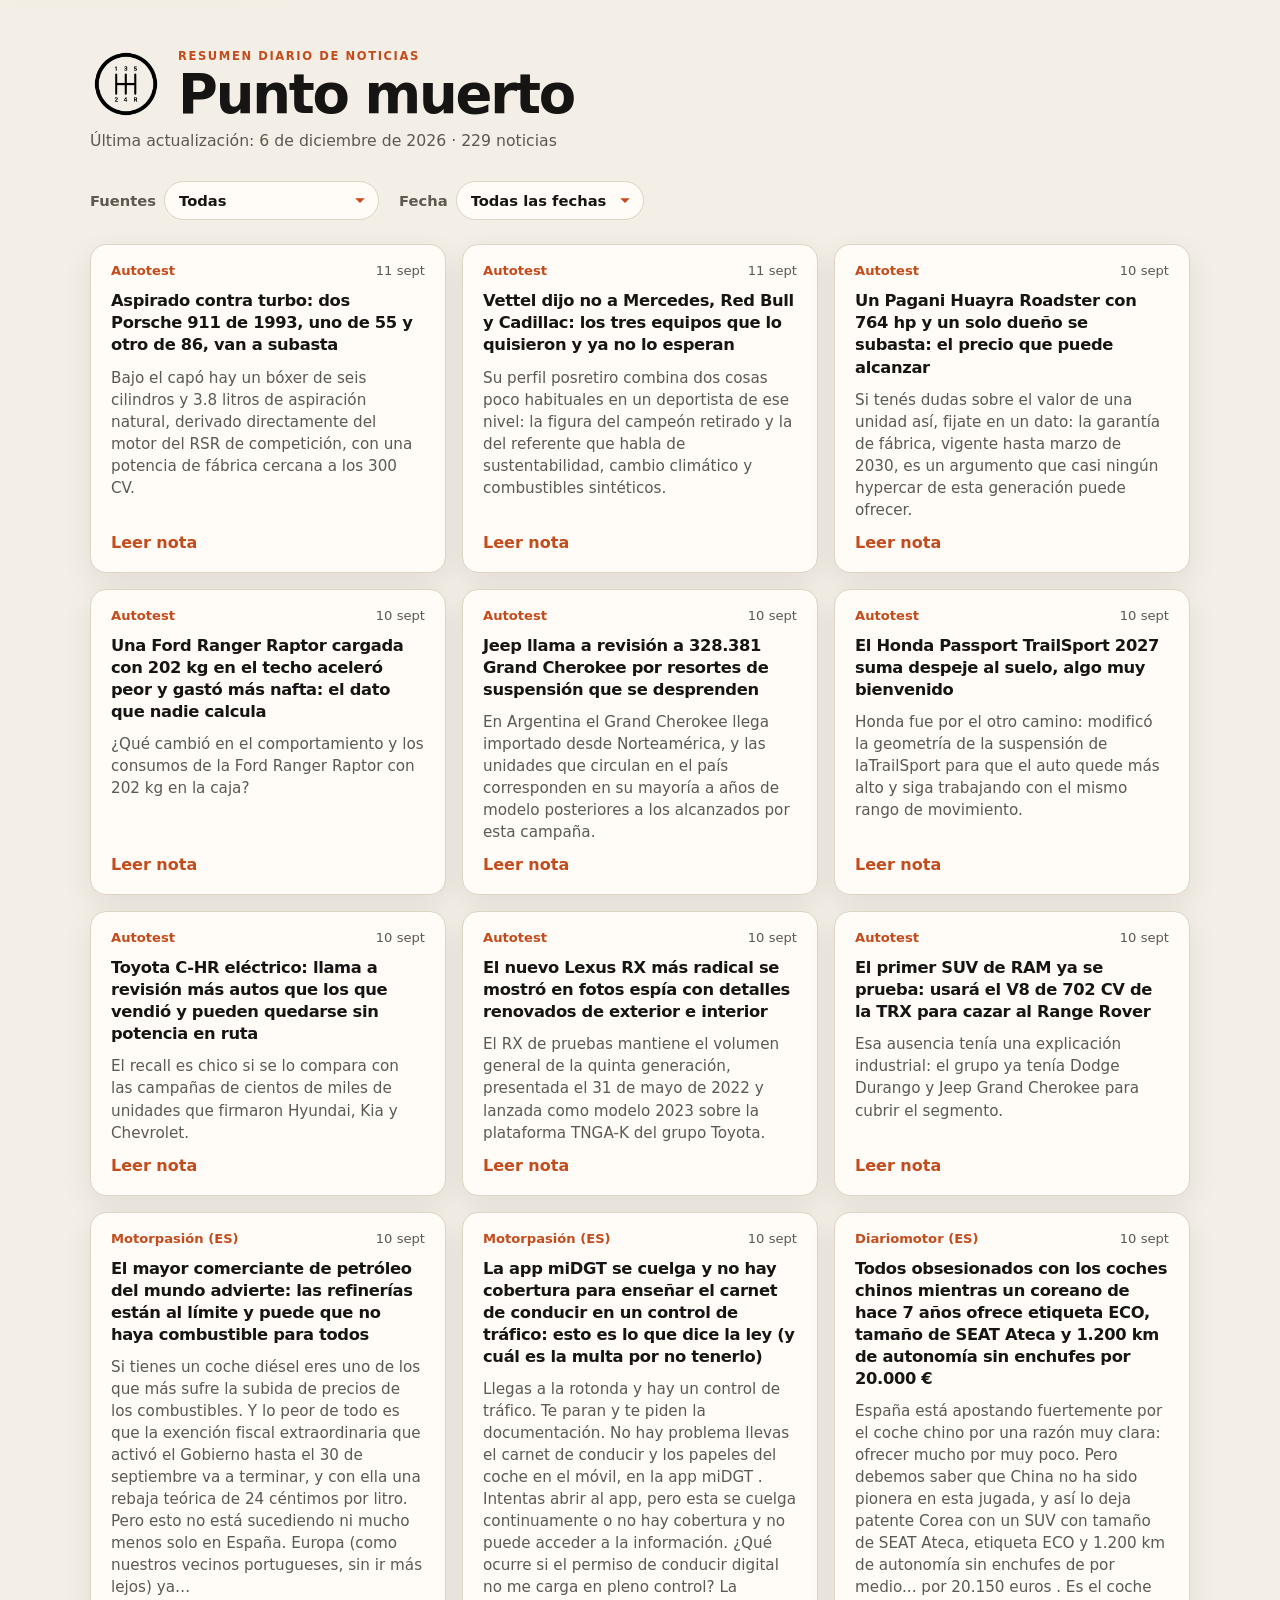
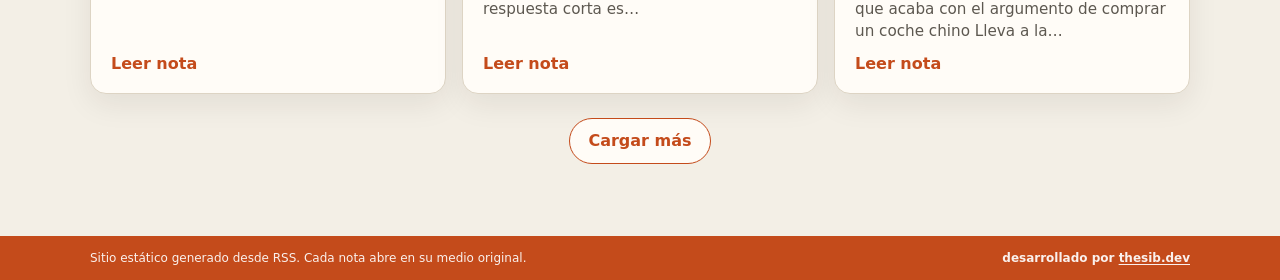
==== docs/index.html @ 0e0a8dca "Agregar el agregador RSS de autos y el sitio estático de Punto muerto. Incluye la consolita .NET 8, " ====
<!DOCTYPE html>
<html lang="es">
<head>
  <meta charset="utf-8">
  <meta name="viewport" content="width=device-width, initial-scale=1">
  <title>Punto muerto</title>
  <meta name="description" content="Resumen diario de noticias de autos.">
  <link rel="icon" type="image/png" href="favicon.png">
  <link rel="stylesheet" href="style.css">
</head>
<body>
  <header class="hero">
    <div class="brand">
      <img class="logo" src="logo.png" alt="Cambio manual en punto muerto" width="72" height="72">
      <div>
        <p class="eyebrow">Resumen diario de noticias</p>
        <h1>Punto muerto</h1>
      </div>
    </div>
    <p class="updated" id="updated">Cargando…</p>
  </header>

  <main>
    <div class="filters">
      <label class="filter">
        <span>Fuentes</span>
        <select id="fuente-filtro" aria-label="Filtrar por fuente">
          <option value="Todas">Todas</option>
        </select>
      </label>
      <label class="filter">
        <span>Fecha</span>
        <select id="fecha-filtro" aria-label="Filtrar por fecha">
          <option value="todas">Todas las fechas</option>
          <option value="hoy">Hoy</option>
          <option value="ayer">Ayer</option>
          <option value="7d">Últimos 7 días</option>
          <option value="30d">Últimos 30 días</option>
        </select>
      </label>
    </div>
    <p class="status" id="status" hidden></p>
    <section class="grid" id="grid"></section>
    <div class="pager" id="pager" hidden>
      <button type="button" id="mas">Cargar más</button>
    </div>
  </main>

  <footer>
    <div class="footer-inner">
      <p>Sitio estático generado desde RSS. Cada nota abre en su medio original.</p>
      <p class="credit">desarrollado por <a href="https://thesib.dev" target="_blank" rel="noopener noreferrer">thesib.dev</a></p>
    </div>
  </footer>

  <script src="app.js"></script>
</body>
</html>
---- docs/style.css ----
:root {
  --bg: #f3efe6;
  --ink: #161513;
  --muted: #5d5850;
  --card: #fffcf7;
  --line: #ddd4c4;
  --accent: #c44b1b;
  --accent-soft: #f6d9cc;
  --shadow: 0 10px 30px rgba(40, 28, 14, 0.08);
  --radius: 16px;
}

* {
  box-sizing: border-box;
}

html, body {
  margin: 0;
  padding: 0;
}

body {
  font-family: "Segoe UI", system-ui, -apple-system, sans-serif;
  color: var(--ink);
  background:
    radial-gradient(1200px 400px at 10% -10%, #f7d7c4 0%, transparent 50%),
    var(--bg);
  line-height: 1.45;
  min-height: 100vh;
}

.hero, main {
  width: min(1100px, calc(100% - 32px));
  margin-left: auto;
  margin-right: auto;
}

.hero {
  padding: 48px 0 20px;
}

.brand {
  display: flex;
  align-items: center;
  gap: 16px;
}

.logo {
  width: 72px;
  height: 72px;
  flex-shrink: 0;
  display: block;
}

.eyebrow {
  margin: 0 0 4px;
  letter-spacing: 0.14em;
  text-transform: uppercase;
  font-size: 0.72rem;
  color: var(--accent);
  font-weight: 700;
}

h1 {
  margin: 0;
  font-size: clamp(2rem, 6vw, 3.4rem);
  letter-spacing: -0.04em;
  line-height: 0.95;
}

.updated {
  margin: 10px 0 0;
  color: var(--muted);
  font-size: 0.98rem;
}

.filters {
  display: flex;
  align-items: center;
  gap: 12px 20px;
  flex-wrap: wrap;
  padding: 8px 0 24px;
}

.filter {
  display: flex;
  align-items: center;
  gap: 8px;
  color: var(--muted);
  font-size: 0.92rem;
  font-weight: 600;
}

.filter select {
  appearance: none;
  border: 1px solid var(--line);
  background: var(--card) url("data:image/svg+xml,%3Csvg xmlns='http://www.w3.org/2000/svg' width='12' height='8' viewBox='0 0 12 8'%3E%3Cpath fill='%23c44b1b' d='M1.2 1.2 6 6l4.8-4.8'/%3E%3C/svg%3E") no-repeat right 12px center;
  color: var(--ink);
  border-radius: 999px;
  padding: 8px 36px 8px 14px;
  font: inherit;
  font-size: 0.92rem;
  font-weight: 600;
  cursor: pointer;
  max-width: min(100%, 280px);
}

.filter select:focus-visible {
  outline: 3px solid var(--accent-soft);
  outline-offset: 2px;
  border-color: var(--accent);
}

.status {
  background: var(--card);
  border: 1px solid var(--line);
  border-radius: var(--radius);
  padding: 16px 18px;
  color: var(--muted);
}

.grid {
  display: grid;
  grid-template-columns: repeat(auto-fill, minmax(280px, 1fr));
  gap: 16px;
  padding-bottom: 16px;
}

.card {
  background: var(--card);
  border: 1px solid var(--line);
  border-radius: var(--radius);
  box-shadow: var(--shadow);
  display: flex;
  flex-direction: column;
  overflow: hidden;
  min-height: 220px;
}

.card-media {
  display: block;
  aspect-ratio: 16 / 9;
  background: #e8e0d4;
  overflow: hidden;
}

.card-media img {
  width: 100%;
  height: 100%;
  object-fit: cover;
  display: block;
}

.card-body {
  display: flex;
  flex-direction: column;
  gap: 10px;
  padding: 16px 20px 18px;
  flex: 1;
}

.pager {
  display: flex;
  justify-content: center;
  padding: 8px 0 48px;
}

.pager button {
  border: 1px solid var(--accent);
  background: var(--card);
  color: var(--accent);
  border-radius: 999px;
  padding: 10px 18px;
  font: inherit;
  font-weight: 700;
  cursor: pointer;
}

.pager button:hover,
.pager button:focus-visible {
  background: var(--accent);
  color: #fff;
}

.meta {
  display: flex;
  justify-content: space-between;
  gap: 12px;
  color: var(--muted);
  font-size: 0.82rem;
}

.fuente {
  font-weight: 700;
  color: var(--accent);
}

.card h2 {
  margin: 0;
  font-size: 1.02rem;
  letter-spacing: -0.02em;
  line-height: 1.35;
}

.resumen {
  margin: 0;
  color: var(--muted);
  font-size: 0.95rem;
  flex: 1;
}

.leer {
  color: var(--accent);
  font-weight: 700;
  text-decoration: none;
  width: fit-content;
}

.leer:hover,
.leer:focus-visible {
  text-decoration: underline;
}

footer {
  margin-top: 24px;
  background: var(--accent);
  color: #fff;
}

.footer-inner {
  width: min(1100px, calc(100% - 32px));
  margin: 0 auto;
  padding: 14px 0;
  display: flex;
  align-items: center;
  justify-content: space-between;
  gap: 12px 24px;
  flex-wrap: wrap;
}

.footer-inner p {
  margin: 0;
  font-size: 0.75rem;
  line-height: 1.35;
  opacity: 0.92;
}

.footer-inner .credit {
  margin-left: auto;
  font-weight: 700;
  white-space: nowrap;
}

.footer-inner a {
  color: #fff;
  text-decoration: underline;
  text-underline-offset: 2px;
}

.footer-inner a:hover,
.footer-inner a:focus-visible {
  opacity: 0.85;
}

@media (max-width: 640px) {
  .hero {
    padding-top: 28px;
  }

  .logo {
    width: 56px;
    height: 56px;
  }

  .filter {
    width: 100%;
    justify-content: space-between;
  }

  .filter select {
    flex: 1;
    max-width: none;
  }

  .card {
    min-height: 0;
  }
}
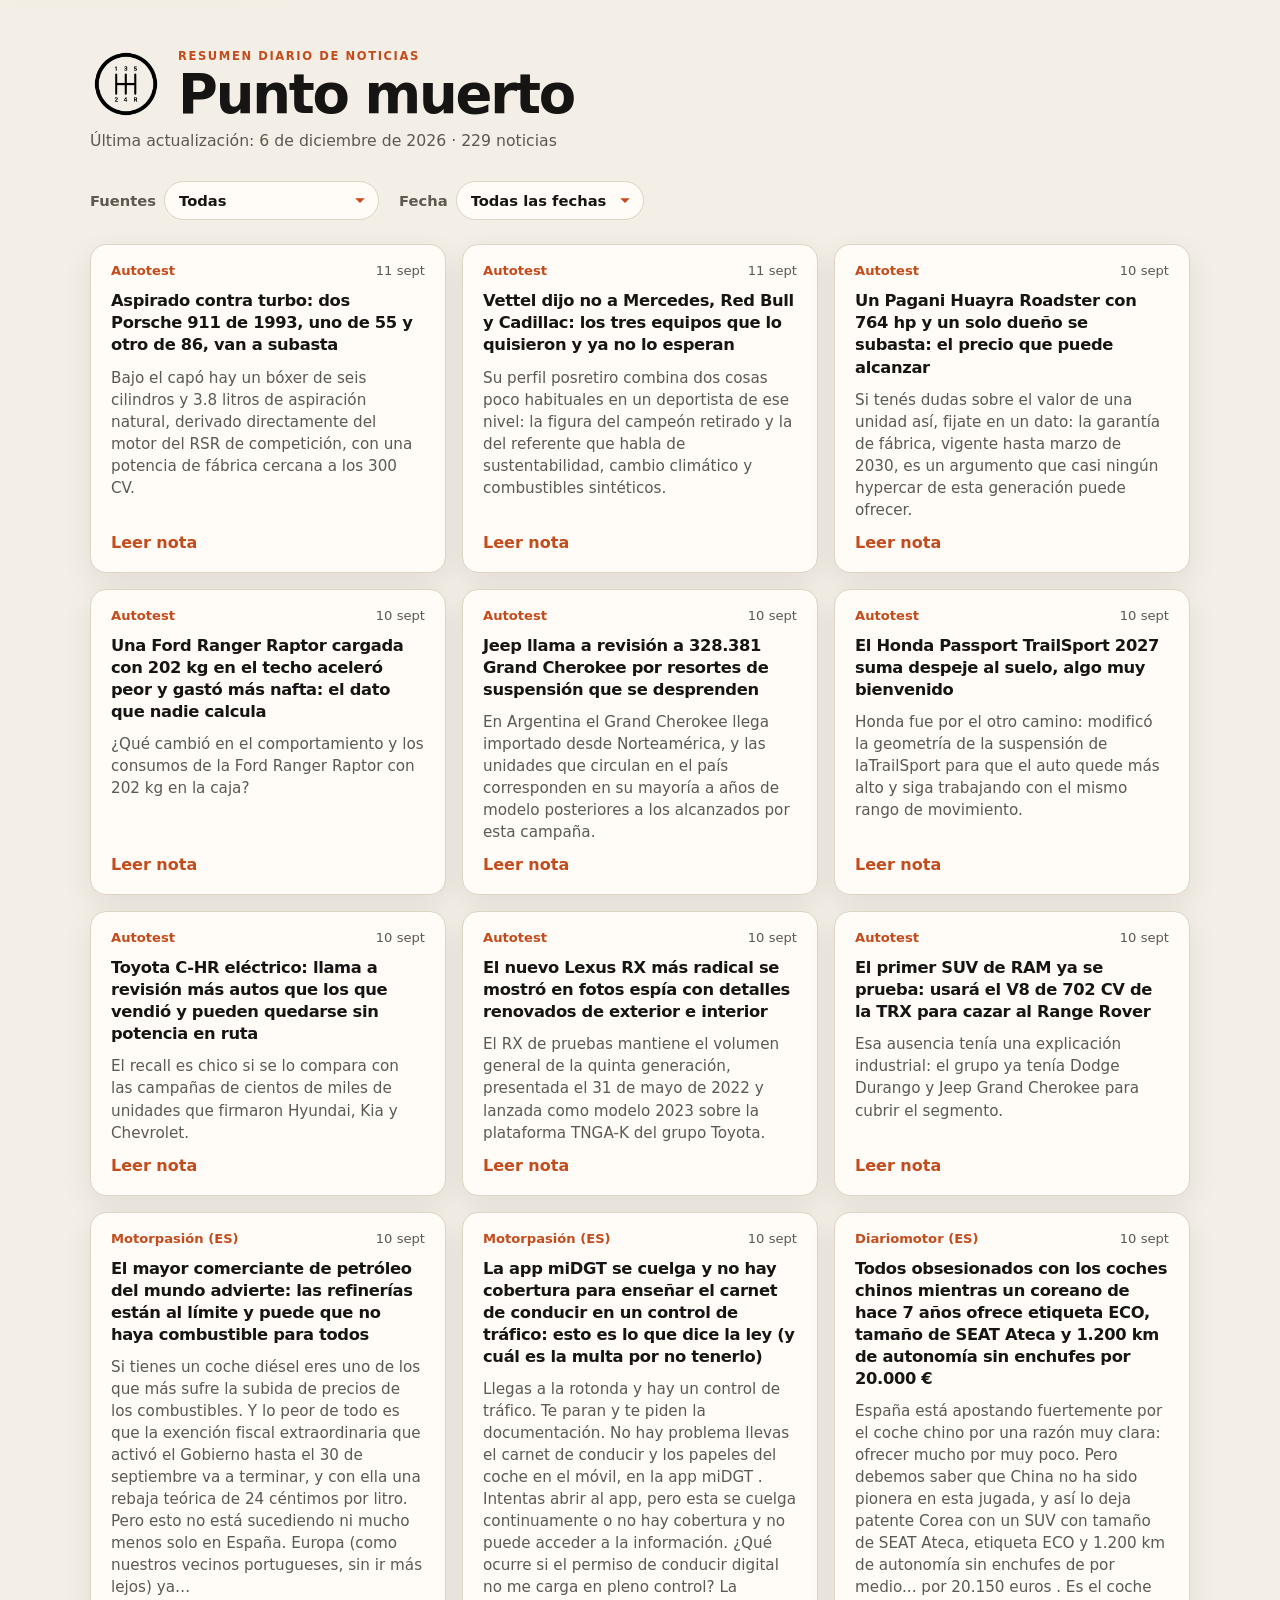
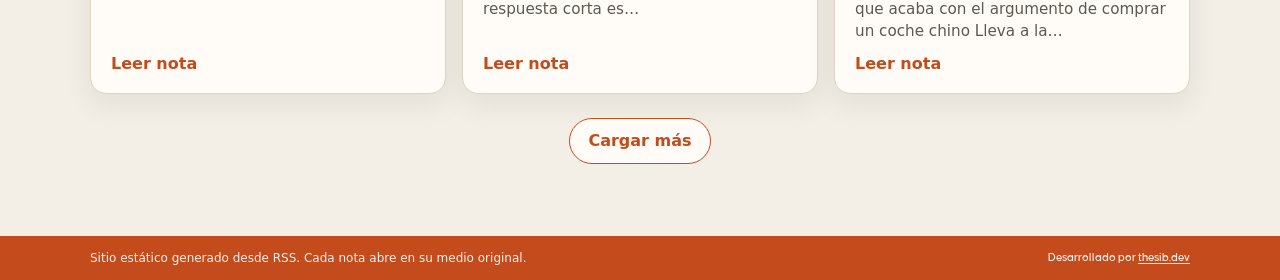
==== commit ea9a09ef: "Usar Causten Medium en el crédito del footer. Co-authored-by: Cursor <cursoragent@cursor.com>" ====
--- a/docs/index.html
+++ b/docs/index.html
@@ -49,7 +49,7 @@
   <footer>
     <div class="footer-inner">
       <p>Sitio estático generado desde RSS. Cada nota abre en su medio original.</p>
-      <p class="credit">desarrollado por <a href="https://thesib.dev" target="_blank" rel="noopener noreferrer">thesib.dev</a></p>
+      <p class="credit">Desarrollado por <a href="https://thesib.dev" target="_blank" rel="noopener noreferrer">thesib.dev</a></p>
     </div>
   </footer>
 
--- a/docs/style.css
+++ b/docs/style.css
@@ -8,6 +8,14 @@
   --accent-soft: #f6d9cc;
   --shadow: 0 10px 30px rgba(40, 28, 14, 0.08);
   --radius: 16px;
+}
+
+@font-face {
+  font-family: "Causten";
+  src: url("fonts/causten-medium.ttf") format("truetype");
+  font-weight: 500;
+  font-style: normal;
+  font-display: swap;
 }
 
 * {
@@ -247,7 +255,8 @@
 
 .footer-inner .credit {
   margin-left: auto;
-  font-weight: 700;
+  font-family: "Causten", "Segoe UI", sans-serif;
+  font-weight: 500;
   white-space: nowrap;
 }
 
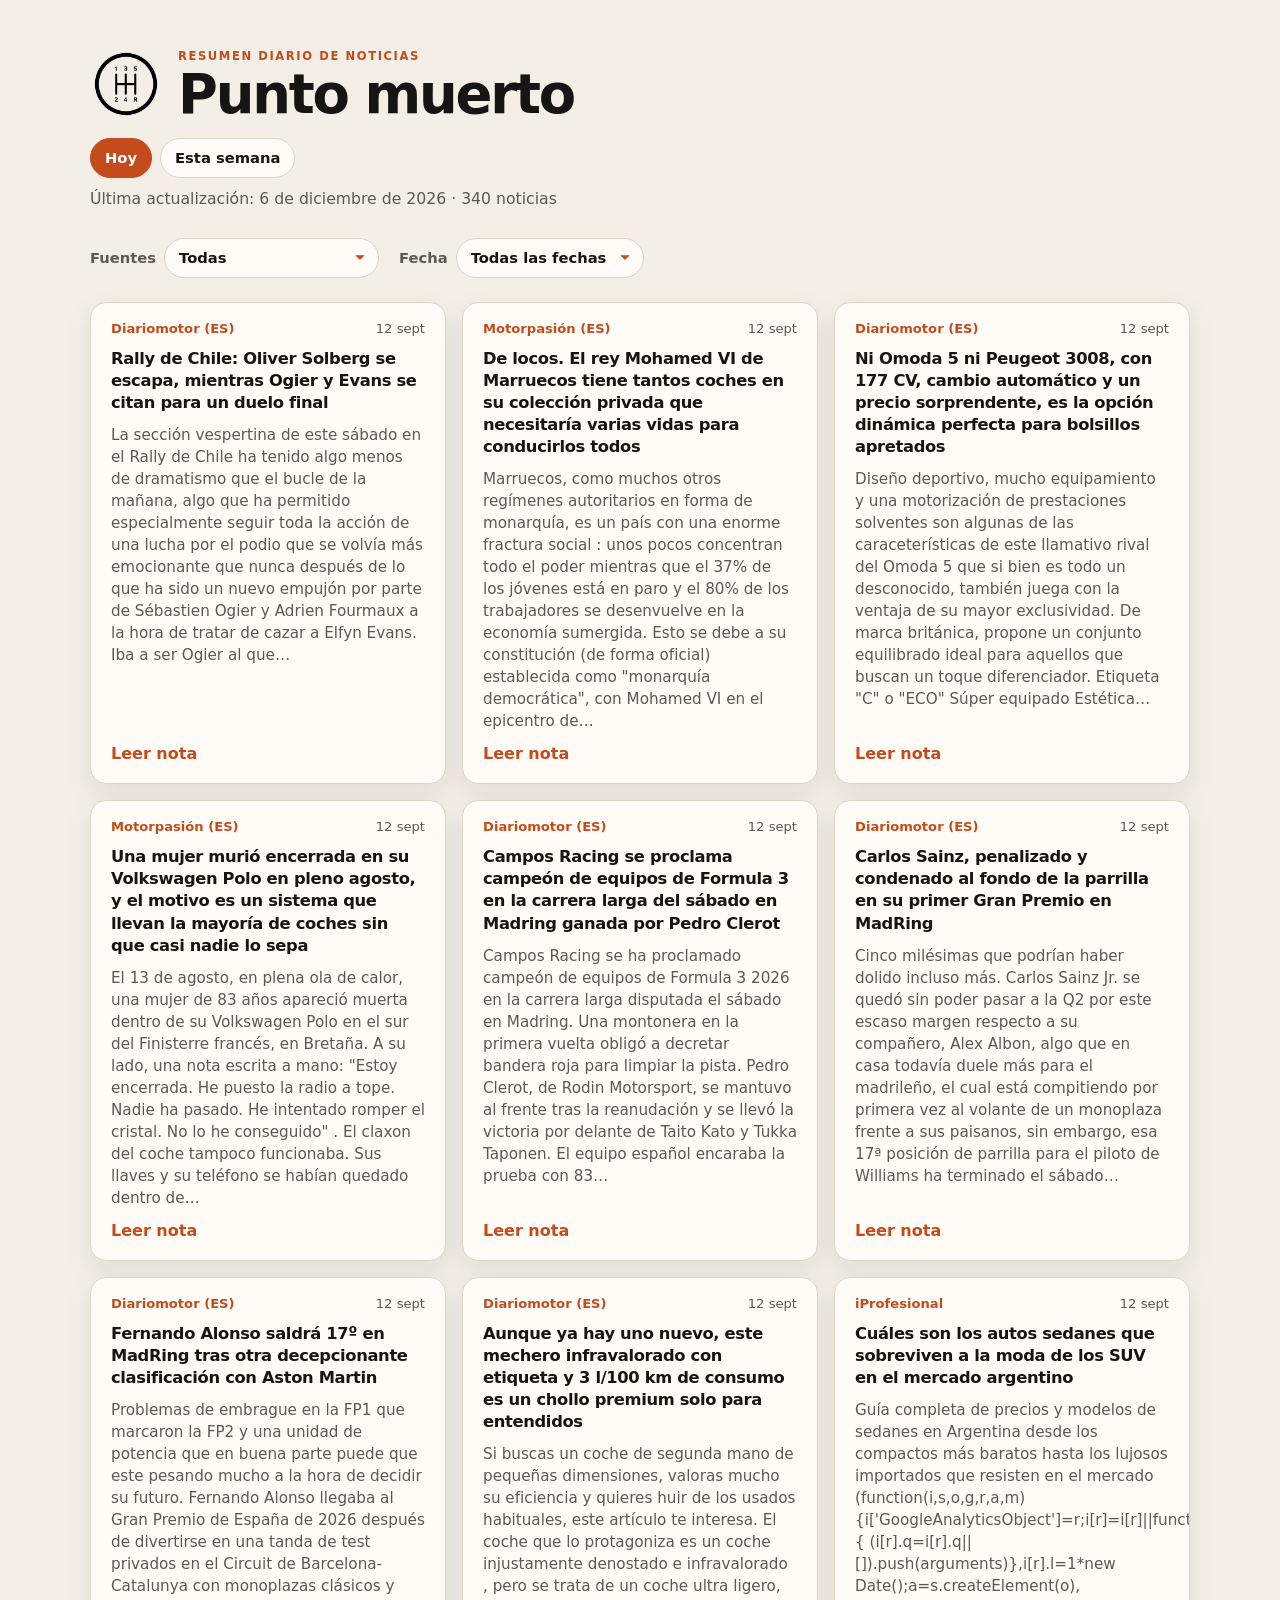
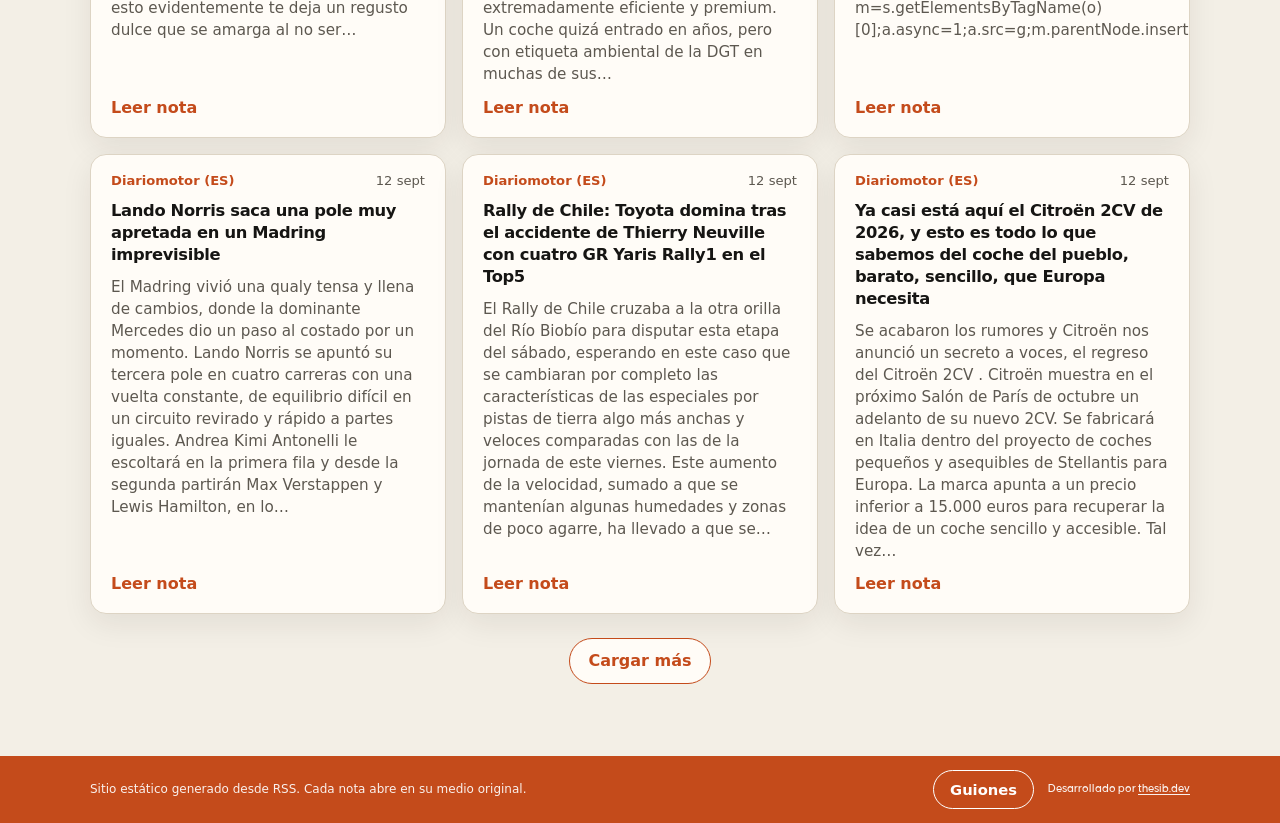
==== commit 11bd401c: "Permitir guardar un borrador GPT por fecha y actualizar el prompt. Co-authored-by: Cursor <cursorage" ====
--- a/docs/index.html
+++ b/docs/index.html
@@ -17,6 +17,10 @@
         <h1>Punto muerto</h1>
       </div>
     </div>
+    <nav class="site-nav" aria-label="Secciones">
+      <a href="index.html" aria-current="page">Hoy</a>
+      <a href="semana.html">Esta semana</a>
+    </nav>
     <p class="updated" id="updated">Cargando…</p>
   </header>
 
@@ -49,7 +53,10 @@
   <footer>
     <div class="footer-inner">
       <p>Sitio estático generado desde RSS. Cada nota abre en su medio original.</p>
-      <p class="credit">Desarrollado por <a href="https://thesib.dev" target="_blank" rel="noopener noreferrer">thesib.dev</a></p>
+      <div class="footer-end">
+        <a class="footer-podcast" href="podcast.html">Guiones</a>
+        <p class="credit">Desarrollado por <a href="https://thesib.dev" target="_blank" rel="noopener noreferrer">thesib.dev</a></p>
+      </div>
     </div>
   </footer>
 
--- a/docs/style.css
+++ b/docs/style.css
@@ -22,6 +22,10 @@
   box-sizing: border-box;
 }
 
+[hidden] {
+  display: none !important;
+}
+
 html, body {
   margin: 0;
   padding: 0;
@@ -82,12 +86,120 @@
   font-size: 0.98rem;
 }
 
+.site-nav {
+  display: flex;
+  gap: 8px;
+  margin-top: 18px;
+}
+
+.site-nav a {
+  display: inline-flex;
+  align-items: center;
+  border: 1px solid var(--line);
+  background: var(--card);
+  color: var(--ink);
+  border-radius: 999px;
+  padding: 8px 14px;
+  font-size: 0.92rem;
+  font-weight: 700;
+  text-decoration: none;
+}
+
+.site-nav a:hover,
+.site-nav a:focus-visible {
+  border-color: var(--accent);
+  color: var(--accent);
+}
+
+.site-nav a[aria-current="page"] {
+  background: var(--accent);
+  border-color: var(--accent);
+  color: #fff;
+}
+
+.menciones {
+  margin: 0;
+  color: var(--accent);
+  font-size: 0.82rem;
+  font-weight: 700;
+}
+
 .filters {
   display: flex;
   align-items: center;
   gap: 12px 20px;
   flex-wrap: wrap;
   padding: 8px 0 24px;
+}
+
+.filters-split {
+  justify-content: space-between;
+}
+
+.filters-end {
+  display: flex;
+  align-items: center;
+  gap: 8px;
+  margin-left: auto;
+}
+
+.crear-panel {
+  background: var(--card);
+  border: 1px solid var(--line);
+  border-radius: var(--radius);
+  box-shadow: var(--shadow);
+  padding: 20px 22px 22px;
+  margin: 0 0 24px;
+  display: flex;
+  flex-direction: column;
+  gap: 16px;
+}
+
+.crear-acciones {
+  display: flex;
+  flex-wrap: wrap;
+  align-items: center;
+  gap: 8px;
+  margin-top: 12px;
+}
+
+.crear-acciones button[type="submit"] {
+  border: 1px solid var(--accent);
+  background: var(--accent);
+  color: #fff;
+  border-radius: 999px;
+  padding: 10px 18px;
+  font: inherit;
+  font-weight: 700;
+  cursor: pointer;
+}
+
+.crear-extra {
+  display: flex;
+  flex-direction: column;
+  gap: 8px;
+  color: var(--muted);
+  font-size: 0.92rem;
+  font-weight: 600;
+}
+
+.crear-extra textarea {
+  width: 100%;
+  border: 1px solid var(--line);
+  background: var(--bg);
+  color: var(--ink);
+  border-radius: 12px;
+  padding: 12px 14px;
+  font: inherit;
+  font-weight: 500;
+  resize: vertical;
+  min-height: 120px;
+}
+
+.crear-extra textarea:focus-visible {
+  outline: 3px solid var(--accent-soft);
+  outline-offset: 2px;
+  border-color: var(--accent);
 }
 
 .filter {
@@ -110,7 +222,7 @@
   font-size: 0.92rem;
   font-weight: 600;
   cursor: pointer;
-  max-width: min(100%, 280px);
+  max-width: min(100%, 360px);
 }
 
 .filter select:focus-visible {
@@ -254,10 +366,152 @@
 }
 
 .footer-inner .credit {
-  margin-left: auto;
   font-family: "Causten", "Segoe UI", sans-serif;
   font-weight: 500;
   white-space: nowrap;
+}
+
+.footer-end {
+  display: flex;
+  align-items: center;
+  gap: 14px;
+  margin-left: auto;
+}
+
+.footer-podcast {
+  display: inline-flex;
+  align-items: center;
+  border: 1px solid #fff;
+  background: transparent;
+  color: #fff;
+  border-radius: 999px;
+  padding: 8px 16px;
+  font-size: 0.92rem;
+  font-weight: 700;
+  text-decoration: none;
+  white-space: nowrap;
+}
+
+.footer-inner a.footer-podcast {
+  text-decoration: none;
+}
+
+.footer-podcast:hover,
+.footer-podcast:focus-visible {
+  background: #fff;
+  color: var(--accent);
+  opacity: 1;
+}
+
+.footer-podcast[aria-current="page"] {
+  background: #fff;
+  color: var(--accent);
+}
+
+.gate {
+  display: flex;
+  flex-wrap: wrap;
+  align-items: center;
+  gap: 12px 16px;
+  padding: 8px 0 32px;
+}
+
+.gate .filter input {
+  appearance: none;
+  border: 1px solid var(--line);
+  background: var(--card);
+  color: var(--ink);
+  border-radius: 999px;
+  padding: 8px 14px;
+  font: inherit;
+  font-size: 0.92rem;
+  font-weight: 600;
+  min-width: 180px;
+}
+
+.gate .filter input:focus-visible {
+  outline: 3px solid var(--accent-soft);
+  outline-offset: 2px;
+  border-color: var(--accent);
+}
+
+.pill,
+.gate button {
+  border: 1px solid var(--accent);
+  background: var(--card);
+  color: var(--accent);
+  border-radius: 999px;
+  padding: 10px 18px;
+  font: inherit;
+  font-weight: 700;
+  cursor: pointer;
+}
+
+.pill:disabled {
+  opacity: 0.6;
+  cursor: wait;
+}
+
+.pill:hover,
+.pill:focus-visible,
+.gate button:hover,
+.gate button:focus-visible {
+  background: var(--accent);
+  color: #fff;
+}
+
+.pill-current {
+  background: var(--accent);
+  color: #fff;
+  cursor: default;
+}
+
+.pill-current:hover,
+.pill-current:focus-visible {
+  background: var(--accent);
+  color: #fff;
+}
+
+.guion-card {
+  background: var(--card);
+  border: 1px solid var(--line);
+  border-radius: var(--radius);
+  box-shadow: var(--shadow);
+  padding: 24px 28px 32px;
+  margin-bottom: 48px;
+}
+
+.guion-card h1 {
+  font-size: clamp(1.6rem, 4vw, 2.2rem);
+  margin: 0 0 8px;
+}
+
+.guion-card h2 {
+  margin: 28px 0 10px;
+  font-size: 1.15rem;
+  letter-spacing: -0.02em;
+}
+
+.guion-card h3 {
+  margin: 18px 0 8px;
+  font-size: 1rem;
+  color: var(--accent);
+}
+
+.guion-card p,
+.guion-card li {
+  color: var(--ink);
+  font-size: 1rem;
+  line-height: 1.55;
+}
+
+.guion-card ul {
+  margin: 0 0 12px;
+  padding-left: 1.2em;
+}
+
+.guion-card a {
+  color: var(--accent);
 }
 
 .footer-inner a {
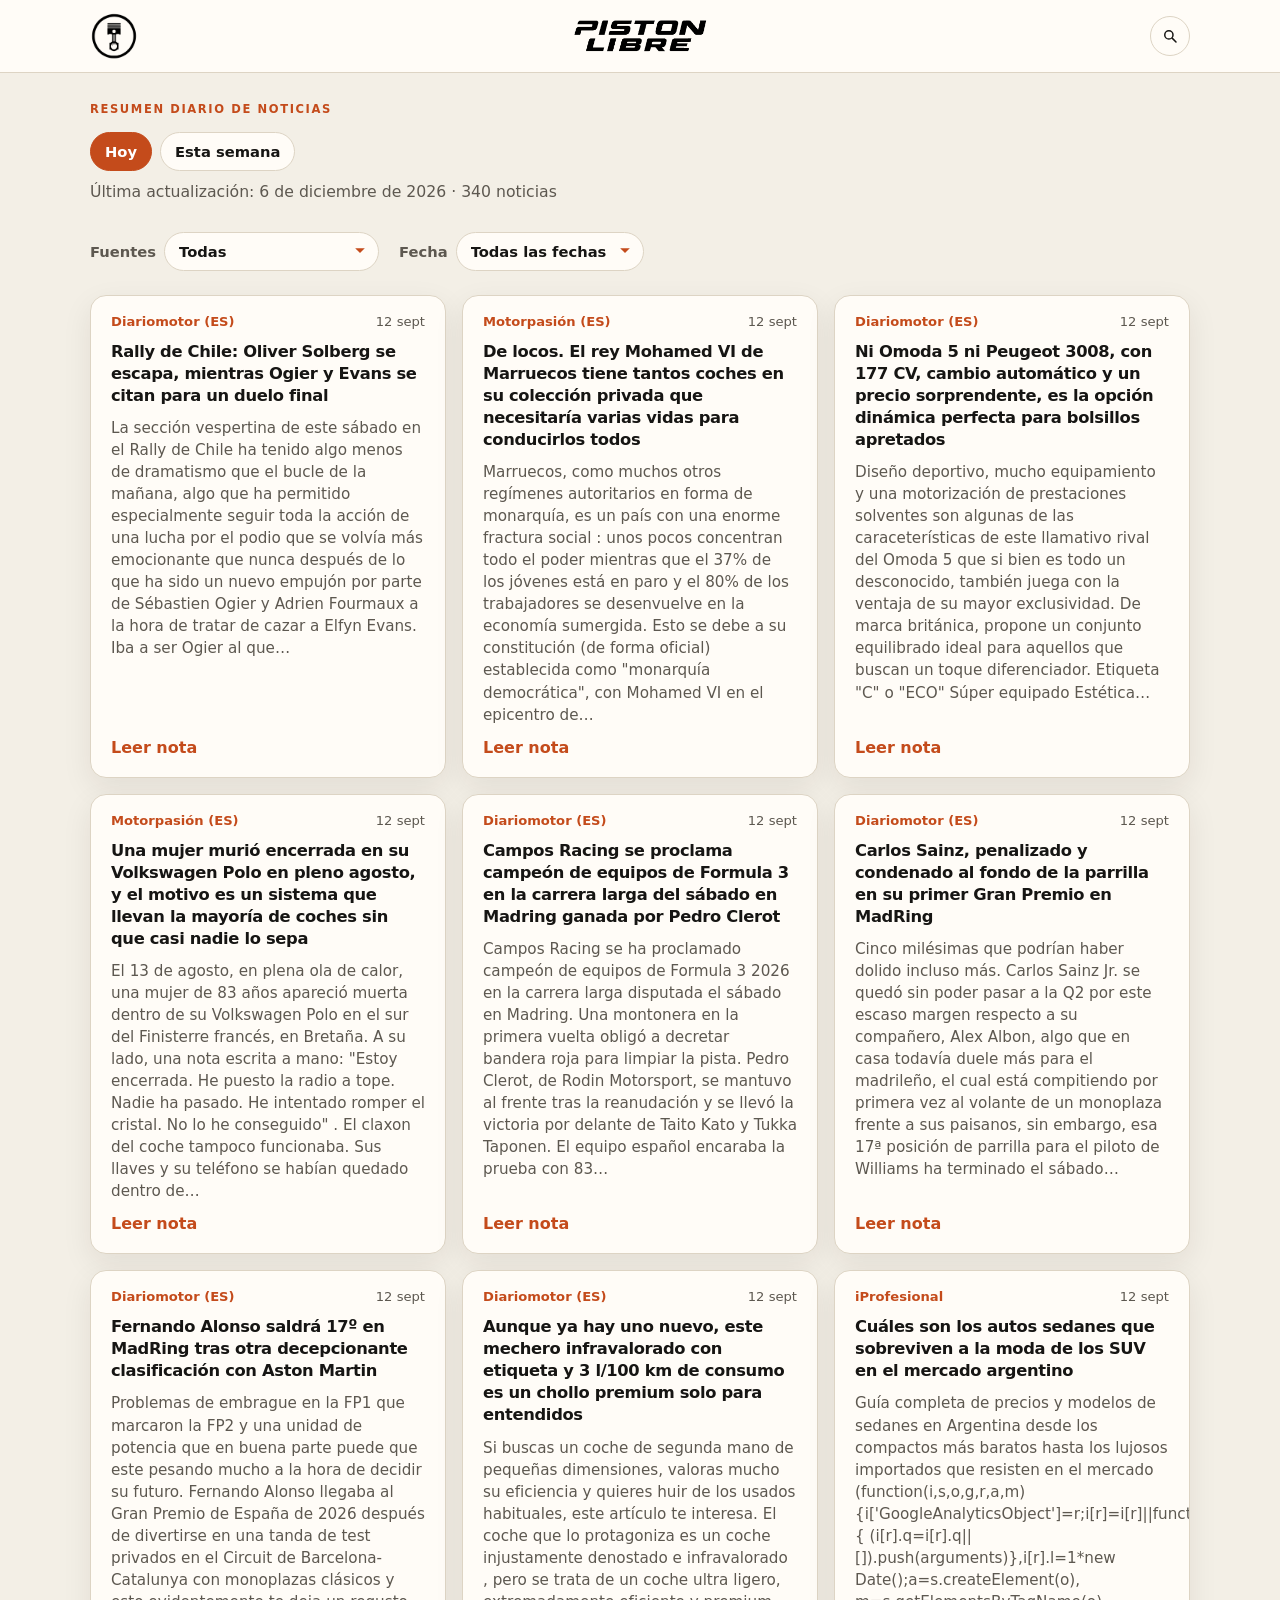
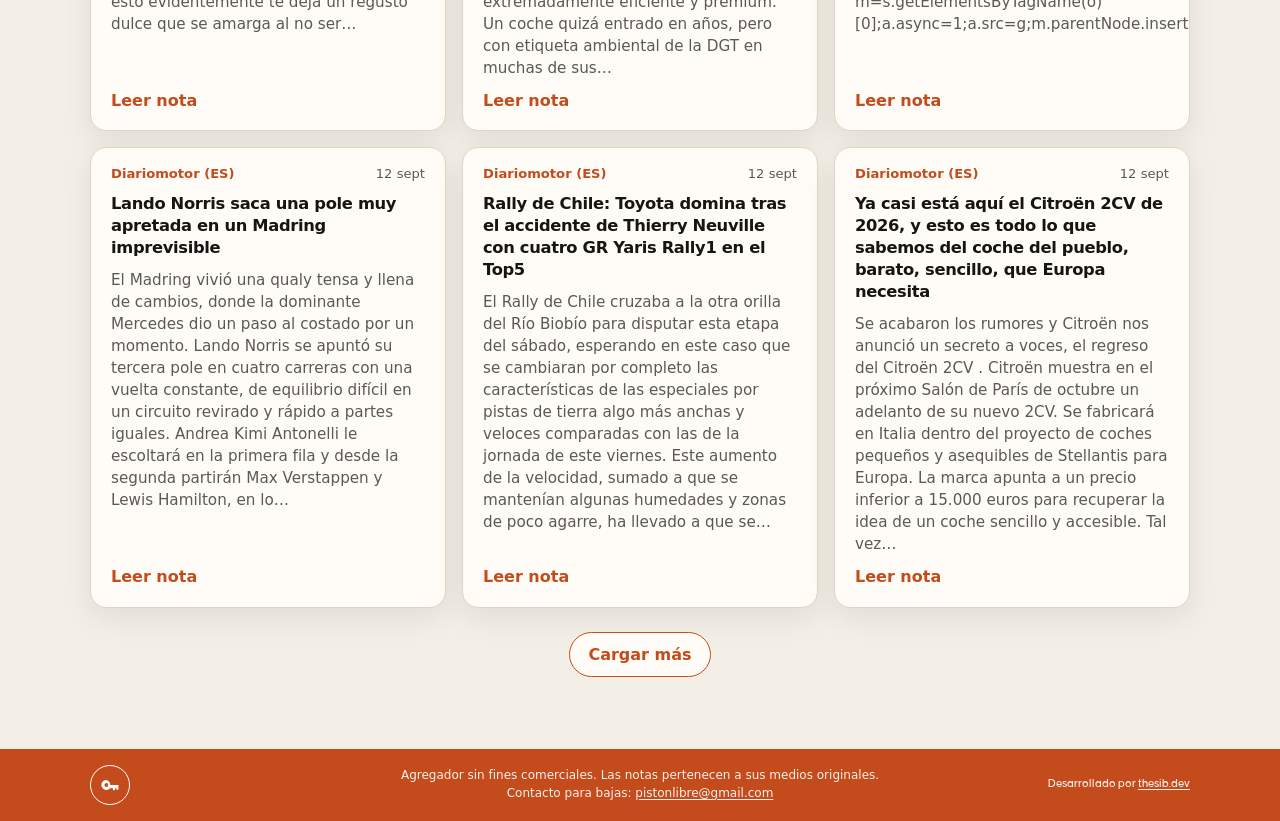
==== commit d3432302: "Publicar el branding de Pistón libre y el rediseño del sitio. El header, el buscador, el acceso de a" ====
--- a/docs/index.html
+++ b/docs/index.html
@@ -3,26 +3,42 @@
 <head>
   <meta charset="utf-8">
   <meta name="viewport" content="width=device-width, initial-scale=1">
-  <title>Punto muerto</title>
+  <title>Pistón libre</title>
   <meta name="description" content="Resumen diario de noticias de autos.">
   <link rel="icon" type="image/png" href="favicon.png">
   <link rel="stylesheet" href="style.css">
 </head>
-<body>
-  <header class="hero">
-    <div class="brand">
-      <img class="logo" src="logo.png" alt="Cambio manual en punto muerto" width="72" height="72">
-      <div>
-        <p class="eyebrow">Resumen diario de noticias</p>
-        <h1>Punto muerto</h1>
+<body id="top">
+  <header class="site-header">
+    <div class="site-header-inner">
+      <a class="site-header-logo" href="index.html">
+        <img class="logo" src="logo.png" alt="Pistón libre" width="48" height="48">
+      </a>
+      <a class="site-header-title" href="index.html">
+        <img class="lettering" src="lettering.png" alt="Pistón Libre" width="138" height="40">
+      </a>
+      <div class="site-header-tools">
+        <form class="header-search" role="search" action="index.html" method="get">
+          <label class="visually-hidden" for="busqueda">Buscar noticias</label>
+          <input class="header-search-input" id="busqueda" type="search" name="q" placeholder="Buscar noticias" autocomplete="off">
+          <button class="header-search-btn" type="submit" aria-label="Buscar">
+            <svg viewBox="0 0 24 24" aria-hidden="true">
+              <circle cx="10.5" cy="10.5" r="5.5" fill="none" stroke="currentColor" stroke-width="2"/>
+              <path d="M15.2 15.2 20 20" fill="none" stroke="currentColor" stroke-width="2" stroke-linecap="round"/>
+            </svg>
+          </button>
+        </form>
       </div>
     </div>
+  </header>
+  <div class="hero">
+    <p class="eyebrow">Resumen diario de noticias</p>
     <nav class="site-nav" aria-label="Secciones">
       <a href="index.html" aria-current="page">Hoy</a>
       <a href="semana.html">Esta semana</a>
     </nav>
     <p class="updated" id="updated">Cargando…</p>
-  </header>
+  </div>
 
   <main>
     <div class="filters">
@@ -52,14 +68,22 @@
 
   <footer>
     <div class="footer-inner">
-      <p>Sitio estático generado desde RSS. Cada nota abre en su medio original.</p>
-      <div class="footer-end">
-        <a class="footer-podcast" href="podcast.html">Guiones</a>
-        <p class="credit">Desarrollado por <a href="https://thesib.dev" target="_blank" rel="noopener noreferrer">thesib.dev</a></p>
-      </div>
+      <a class="footer-key" href="podcast.html" aria-label="Iniciar sesión">
+        <svg viewBox="0 0 24 24" aria-hidden="true">
+          <path fill="currentColor" d="M8 6.6a5.4 5.4 0 1 0 4.15 8.85H15.2v2.15h2.25V15.45H19v1.7h2.2V12H12.15A5.4 5.4 0 0 0 8 6.6Zm0 3.35a2.05 2.05 0 1 1 0 4.1 2.05 2.05 0 0 1 0-4.1Z"/>
+        </svg>
+      </a>
+      <p class="footer-legal">Agregador sin fines comerciales. Las notas pertenecen a sus medios originales. Contacto para bajas: <a href="mailto:pistonlibre@gmail.com">pistonlibre@gmail.com</a></p>
+      <p class="credit">Desarrollado por <a href="https://thesib.dev" target="_blank" rel="noopener noreferrer">thesib.dev</a></p>
     </div>
   </footer>
 
+  <a class="back-to-top" href="#top" aria-label="Volver arriba">
+    <svg viewBox="0 0 24 24" aria-hidden="true">
+      <path d="M6 14.5 12 8.5 18 14.5" fill="none" stroke="currentColor" stroke-width="2.2" stroke-linecap="round" stroke-linejoin="round"/>
+    </svg>
+  </a>
+  <script src="site.js"></script>
   <script src="app.js"></script>
 </body>
 </html>
--- a/docs/style.css
+++ b/docs/style.css
@@ -31,6 +31,10 @@
   padding: 0;
 }
 
+.back-to-top {
+  display: none;
+}
+
 body {
   font-family: "Segoe UI", system-ui, -apple-system, sans-serif;
   color: var(--ink);
@@ -39,6 +43,8 @@
     var(--bg);
   line-height: 1.45;
   min-height: 100vh;
+  display: flex;
+  flex-direction: column;
 }
 
 .hero, main {
@@ -47,19 +53,172 @@
   margin-right: auto;
 }
 
+main {
+  flex: 1;
+  display: flex;
+  flex-direction: column;
+}
+
+.site-header {
+  position: sticky;
+  top: 0;
+  z-index: 40;
+  background: var(--card);
+  border-bottom: 1px solid var(--line);
+  transition: background-color 0.2s ease, border-color 0.2s ease;
+}
+
+.site-header.is-scrolled {
+  background: transparent;
+  border-bottom-color: transparent;
+}
+
+.site-header-inner {
+  width: min(1100px, calc(100% - 32px));
+  margin: 0 auto;
+  padding: 12px 0;
+  display: grid;
+  grid-template-columns: 1fr auto 1fr;
+  align-items: center;
+  gap: 12px;
+}
+
+.site-header-logo {
+  justify-self: start;
+  display: flex;
+  align-items: center;
+}
+
+.site-header-title {
+  justify-self: center;
+  color: inherit;
+  text-decoration: none;
+  overflow: visible;
+}
+
+.site-header-title .lettering {
+  display: block;
+  height: 44px;
+  width: auto;
+}
+
+.visually-hidden {
+  position: absolute;
+  width: 1px;
+  height: 1px;
+  padding: 0;
+  margin: -1px;
+  overflow: hidden;
+  clip: rect(0, 0, 0, 0);
+  white-space: nowrap;
+  border: 0;
+}
+
+.site-header-tools {
+  justify-self: end;
+  position: relative;
+  display: flex;
+  align-items: center;
+  justify-content: flex-end;
+  gap: 8px;
+  min-width: 48px;
+}
+
+.header-search {
+  display: flex;
+  align-items: center;
+  justify-content: flex-end;
+}
+
+.header-search-input {
+  width: 0;
+  height: 40px;
+  padding: 0;
+  border: 1px solid transparent;
+  border-radius: 999px 0 0 999px;
+  background: var(--card);
+  color: var(--ink);
+  font: inherit;
+  font-size: 0.92rem;
+  opacity: 0;
+  pointer-events: none;
+  transition: width 0.18s ease, opacity 0.18s ease, padding 0.18s ease, border-color 0.18s ease;
+}
+
+.header-search.is-open .header-search-input {
+  width: min(220px, 42vw);
+  padding: 0 10px 0 14px;
+  border-color: var(--line);
+  border-right: 0;
+  opacity: 1;
+  pointer-events: auto;
+}
+
+.header-search-input:focus-visible {
+  outline: 2px solid var(--accent);
+  outline-offset: 2px;
+}
+
+.header-search-btn {
+  display: inline-flex;
+  align-items: center;
+  justify-content: center;
+  flex-shrink: 0;
+  width: 40px;
+  height: 40px;
+  padding: 0;
+  border: 1px solid var(--line);
+  border-radius: 999px;
+  background: var(--card);
+  color: var(--ink);
+  cursor: pointer;
+}
+
+.header-search.is-open .header-search-btn {
+  border-radius: 0 999px 999px 0;
+  border-left: 0;
+}
+
+.header-search-btn svg {
+  width: 18px;
+  height: 18px;
+  display: block;
+}
+
+.header-search-btn:hover,
+.header-search-btn:focus-visible {
+  color: var(--accent);
+}
+
+.header-logout {
+  display: inline-flex;
+  align-items: center;
+  height: 40px;
+  padding: 0 14px;
+  border: 1px solid var(--line);
+  border-radius: 999px;
+  background: var(--card);
+  color: var(--ink);
+  font: inherit;
+  font-size: 0.86rem;
+  font-weight: 700;
+  cursor: pointer;
+  white-space: nowrap;
+}
+
+.header-logout:hover,
+.header-logout:focus-visible {
+  border-color: var(--accent);
+  color: var(--accent);
+}
+
 .hero {
-  padding: 48px 0 20px;
-}
-
-.brand {
-  display: flex;
-  align-items: center;
-  gap: 16px;
+  padding: 28px 0 20px;
 }
 
 .logo {
-  width: 72px;
-  height: 72px;
+  width: 48px;
+  height: 48px;
   flex-shrink: 0;
   display: block;
 }
@@ -89,7 +248,7 @@
 .site-nav {
   display: flex;
   gap: 8px;
-  margin-top: 18px;
+  margin-top: 14px;
 }
 
 .site-nav a {
@@ -350,70 +509,124 @@
 .footer-inner {
   width: min(1100px, calc(100% - 32px));
   margin: 0 auto;
-  padding: 14px 0;
-  display: flex;
-  align-items: center;
-  justify-content: space-between;
-  gap: 12px 24px;
-  flex-wrap: wrap;
+  padding: 16px 0;
+  display: grid;
+  grid-template-columns: 1fr auto 1fr;
+  align-items: center;
+  gap: 12px 20px;
 }
 
 .footer-inner p {
   margin: 0;
   font-size: 0.75rem;
-  line-height: 1.35;
+  line-height: 1.45;
   opacity: 0.92;
 }
 
+.footer-legal {
+  max-width: 64ch;
+  text-align: center;
+}
+
 .footer-inner .credit {
+  justify-self: end;
+  text-align: right;
   font-family: "Causten", "Segoe UI", sans-serif;
   font-weight: 500;
   white-space: nowrap;
 }
 
-.footer-end {
-  display: flex;
-  align-items: center;
-  gap: 14px;
-  margin-left: auto;
-}
-
-.footer-podcast {
+.footer-key {
+  justify-self: start;
   display: inline-flex;
   align-items: center;
+  justify-content: center;
+  width: 40px;
+  height: 40px;
+  flex-shrink: 0;
   border: 1px solid #fff;
+  border-radius: 999px;
+  color: #fff;
   background: transparent;
-  color: #fff;
-  border-radius: 999px;
-  padding: 8px 16px;
-  font-size: 0.92rem;
-  font-weight: 700;
   text-decoration: none;
-  white-space: nowrap;
-}
-
-.footer-inner a.footer-podcast {
+}
+
+.footer-key svg {
+  width: 22px;
+  height: 22px;
+  display: block;
+}
+
+.footer-inner a.footer-key {
   text-decoration: none;
-}
-
-.footer-podcast:hover,
-.footer-podcast:focus-visible {
+  opacity: 1;
+}
+
+.footer-inner a.footer-key:hover,
+.footer-inner a.footer-key:focus-visible,
+.footer-inner a.footer-key[aria-current="page"] {
   background: #fff;
   color: var(--accent);
   opacity: 1;
 }
 
-.footer-podcast[aria-current="page"] {
-  background: #fff;
-  color: var(--accent);
+.admin-login {
+  flex: 1;
+  display: flex;
+  flex-direction: column;
+  align-items: center;
+  justify-content: center;
+  text-align: center;
+  padding: 48px 0 64px;
+  min-height: min(60vh, 520px);
+}
+
+.admin-login .eyebrow {
+  margin: 0 0 22px;
+}
+
+.admin-login .filter {
+  flex-direction: column;
+  align-items: center;
+}
+
+.admin-login .filter input {
+  min-width: 240px;
 }
 
 .gate {
   display: flex;
-  flex-wrap: wrap;
-  align-items: center;
-  gap: 12px 16px;
-  padding: 8px 0 32px;
+  flex-direction: column;
+  flex-wrap: nowrap;
+  align-items: center;
+  gap: 16px;
+  padding: 0;
+}
+
+.gate-actions {
+  display: flex;
+  align-items: center;
+  justify-content: center;
+  gap: 10px;
+}
+
+.gate-back {
+  display: inline-flex;
+  align-items: center;
+  border: 1px solid var(--line);
+  background: var(--card);
+  color: var(--ink);
+  border-radius: 999px;
+  padding: 10px 18px;
+  font-size: 1rem;
+  font-weight: 700;
+  text-decoration: none;
+}
+
+.gate-back:hover,
+.gate-back:focus-visible {
+  border-color: var(--accent);
+  color: var(--accent);
 }
 
 .gate .filter input {
@@ -525,27 +738,153 @@
   opacity: 0.85;
 }
 
+@media (max-width: 860px) {
+  .header-logout {
+    font-size: 0;
+  }
+
+  .header-logout::after {
+    content: "Salir";
+    font-size: 0.82rem;
+  }
+}
+
 @media (max-width: 640px) {
   .hero {
-    padding-top: 28px;
+    padding-top: 20px;
+  }
+
+  .site-header-inner {
+    padding: 10px 0;
+    gap: 8px;
   }
 
   .logo {
-    width: 56px;
-    height: 56px;
+    width: 40px;
+    height: 40px;
+  }
+
+  .site-header-title .lettering {
+    height: 34px;
+  }
+
+  .site-header-tools {
+    min-width: 40px;
+  }
+
+  .header-search-btn,
+  .header-search-input {
+    height: 36px;
+  }
+
+  .header-search-btn {
+    width: 36px;
+  }
+
+  .header-search.is-open .header-search-input {
+    width: min(150px, 38vw);
+    padding: 0 8px 0 12px;
+  }
+
+  .header-logout {
+    height: 36px;
+    padding: 0 10px;
+    font-size: 0;
+  }
+
+  .header-logout::after {
+    content: "Salir";
+    font-size: 0.78rem;
+  }
+
+  .footer-inner {
+    grid-template-columns: auto 1fr auto;
+    padding-right: 56px;
+  }
+
+  .footer-legal {
+    max-width: none;
+  }
+
+  .footer-inner .credit {
+    white-space: normal;
+  }
+
+  .filters {
+    flex-direction: column;
+    align-items: stretch;
+    gap: 14px;
   }
 
   .filter {
     width: 100%;
-    justify-content: space-between;
+    flex-direction: column;
+    align-items: stretch;
+    gap: 6px;
+  }
+
+  .admin-login {
+    min-height: min(56vh, 480px);
+    padding: 28px 0 40px;
+  }
+
+  .admin-login .filter {
+    width: auto;
+    align-items: center;
+  }
+
+  .admin-login .filter input {
+    width: min(260px, calc(100vw - 48px));
+    min-width: 0;
   }
 
   .filter select {
-    flex: 1;
+    width: 100%;
     max-width: none;
   }
 
   .card {
     min-height: 0;
   }
-}
+
+  html {
+    scroll-behavior: smooth;
+  }
+
+  .back-to-top {
+    display: flex;
+    align-items: center;
+    justify-content: center;
+    position: fixed;
+    right: 16px;
+    bottom: 20px;
+    z-index: 30;
+    width: 48px;
+    height: 48px;
+    border-radius: 999px;
+    background: var(--accent);
+    color: #fff;
+    box-shadow: var(--shadow);
+    text-decoration: none;
+    opacity: 0;
+    visibility: hidden;
+    pointer-events: none;
+    transition: opacity 0.2s ease, visibility 0.2s ease;
+  }
+
+  .back-to-top.is-visible {
+    opacity: 1;
+    visibility: visible;
+    pointer-events: auto;
+  }
+
+  .back-to-top svg {
+    width: 22px;
+    height: 22px;
+  }
+
+  .back-to-top:hover,
+  .back-to-top:focus-visible {
+    background: #a63d16;
+  }
+}
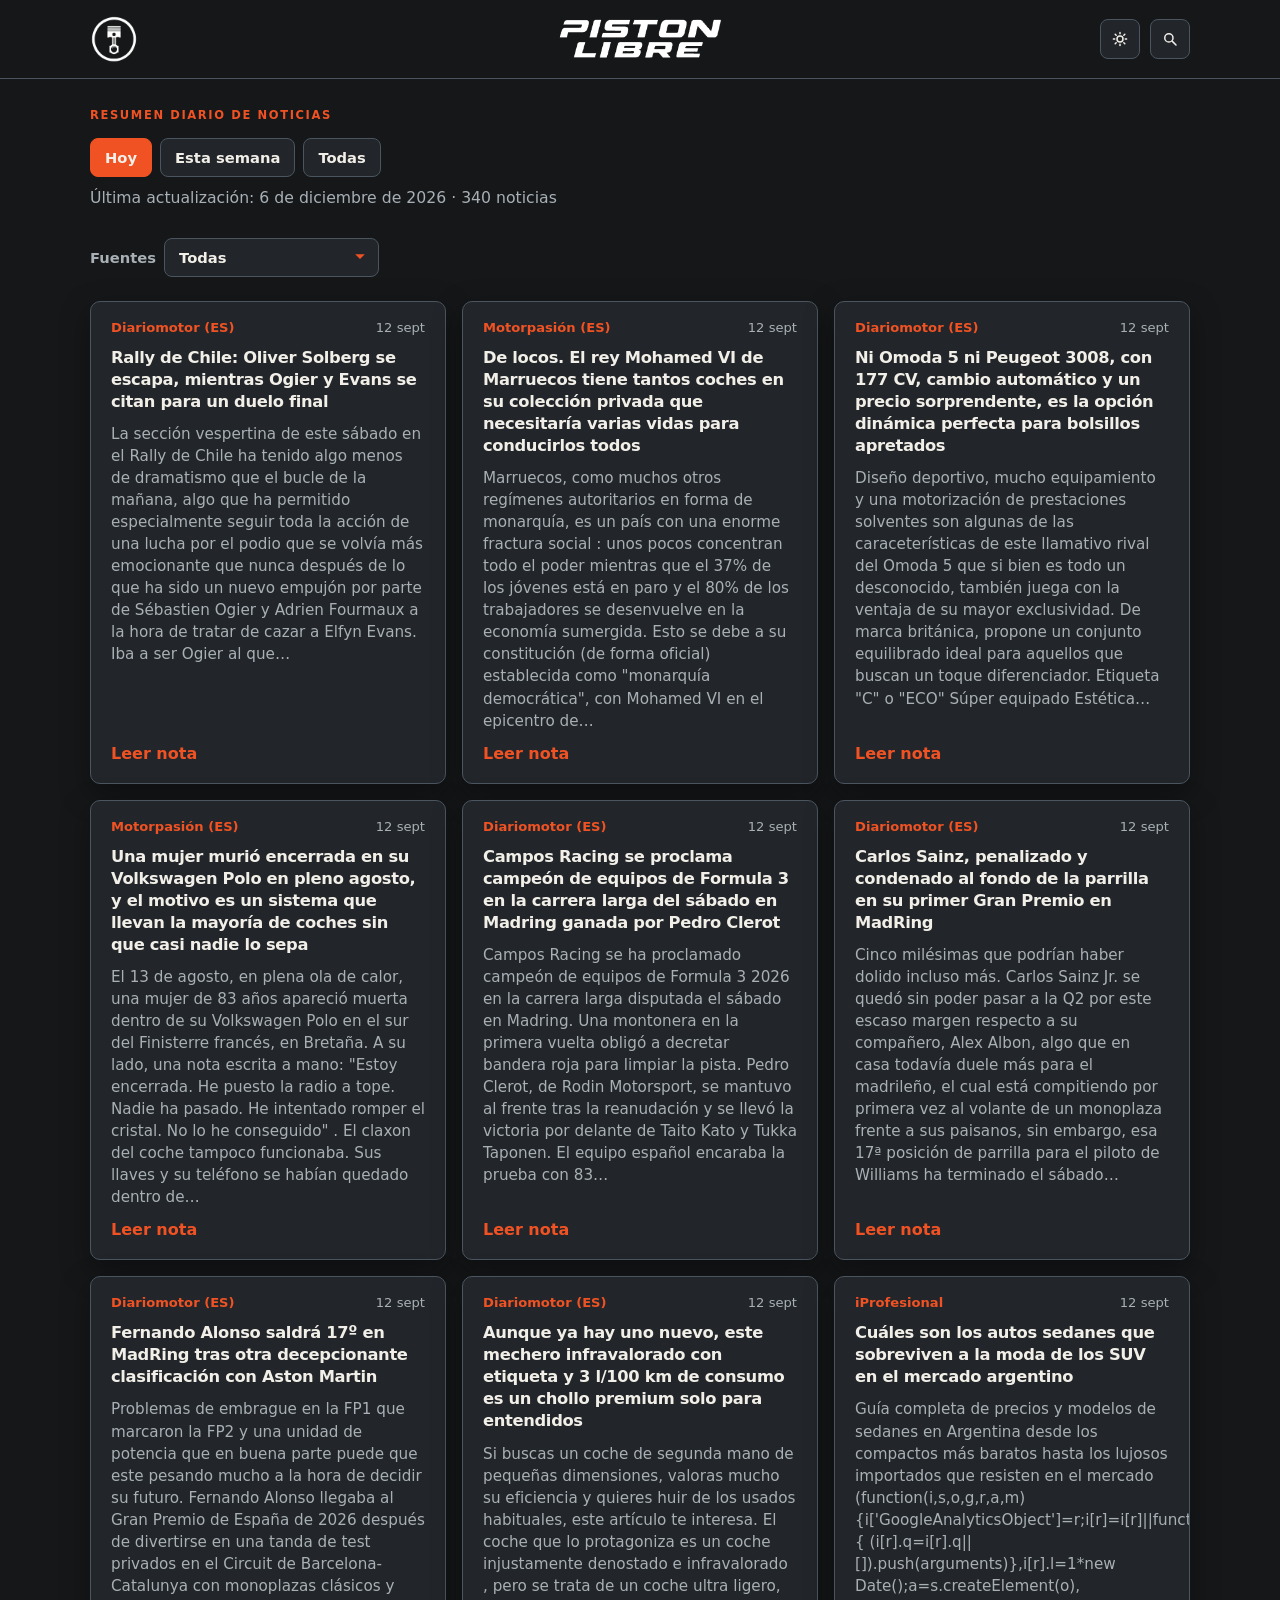
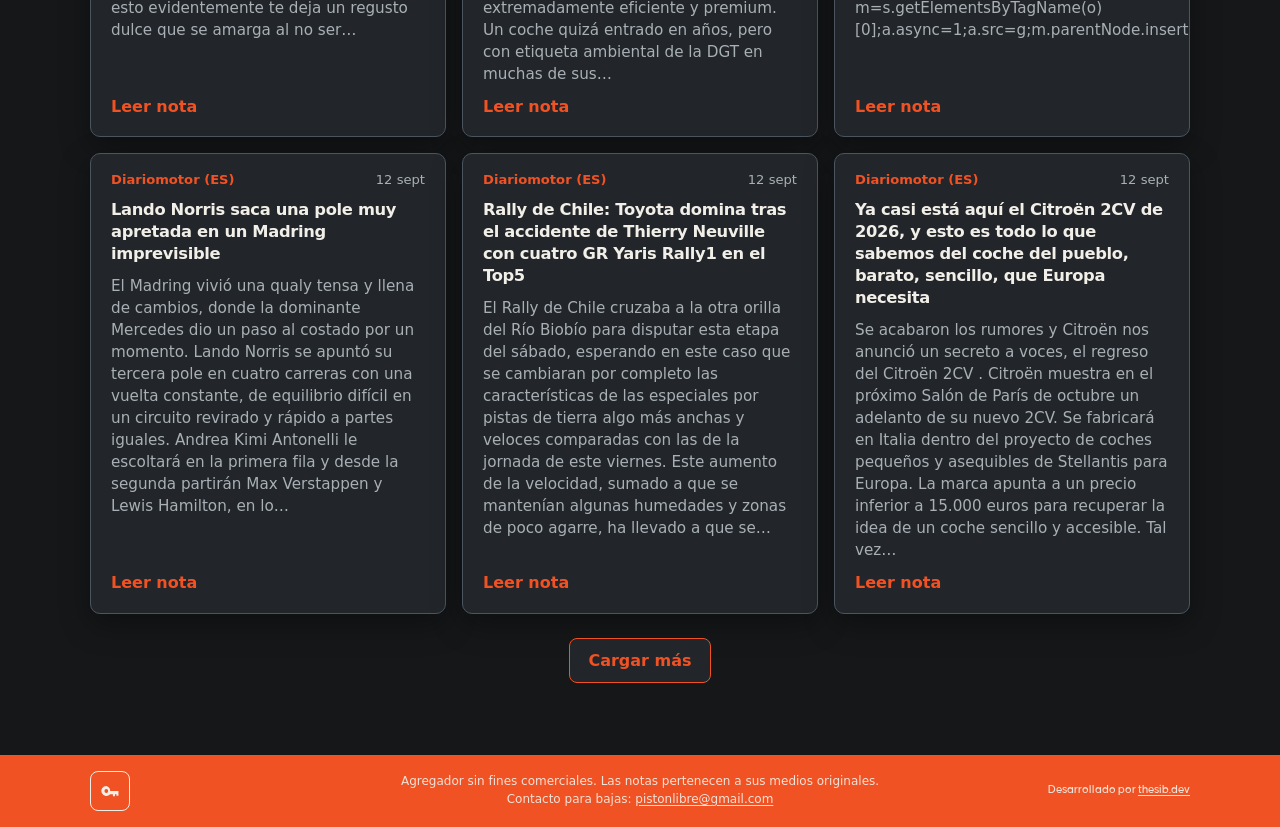
==== commit 4e6eb146: "Dejar el oscuro como default y sumar Todas para buscar en todo el archivo. Co-authored-by: Cursor <c" ====
--- a/docs/index.html
+++ b/docs/index.html
@@ -1,14 +1,25 @@
 <!DOCTYPE html>
-<html lang="es">
+<html lang="es" data-theme="dark">
 <head>
   <meta charset="utf-8">
   <meta name="viewport" content="width=device-width, initial-scale=1">
   <title>Pistón libre</title>
   <meta name="description" content="Resumen diario de noticias de autos.">
   <link rel="icon" type="image/png" href="favicon.png">
+  <script>
+    (function () {
+      try {
+        var t = localStorage.getItem("pm-theme");
+        if (t !== "light" && t !== "dark") t = "dark";
+        document.documentElement.setAttribute("data-theme", t);
+      } catch (e) {
+        document.documentElement.setAttribute("data-theme", "dark");
+      }
+    })();
+  </script>
   <link rel="stylesheet" href="style.css">
 </head>
-<body id="top">
+<body id="top" data-vista="hoy">
   <header class="site-header">
     <div class="site-header-inner">
       <a class="site-header-logo" href="index.html">
@@ -18,6 +29,15 @@
         <img class="lettering" src="lettering.png" alt="Pistón Libre" width="138" height="40">
       </a>
       <div class="site-header-tools">
+        <button type="button" class="theme-toggle" id="theme-toggle" aria-label="Cambiar tema">
+          <svg class="icon-moon" viewBox="0 0 24 24" aria-hidden="true">
+            <path fill="currentColor" d="M15.1 3.2a8.7 8.7 0 1 0 5.7 15.3 9.1 9.1 0 0 1-5.7-15.3Z"/>
+          </svg>
+          <svg class="icon-sun" viewBox="0 0 24 24" aria-hidden="true">
+            <circle cx="12" cy="12" r="4" fill="none" stroke="currentColor" stroke-width="2"/>
+            <path fill="none" stroke="currentColor" stroke-width="2" stroke-linecap="round" d="M12 3.2v1.8M12 19v1.8M3.2 12h1.8M19 12h1.8M5.6 5.6l1.3 1.3M17.1 17.1l1.3 1.3M18.4 5.6l-1.3 1.3M6.9 17.1l-1.3 1.3"/>
+          </svg>
+        </button>
         <form class="header-search" role="search" action="index.html" method="get">
           <label class="visually-hidden" for="busqueda">Buscar noticias</label>
           <input class="header-search-input" id="busqueda" type="search" name="q" placeholder="Buscar noticias" autocomplete="off">
@@ -36,6 +56,7 @@
     <nav class="site-nav" aria-label="Secciones">
       <a href="index.html" aria-current="page">Hoy</a>
       <a href="semana.html">Esta semana</a>
+      <a href="todas.html">Todas</a>
     </nav>
     <p class="updated" id="updated">Cargando…</p>
   </div>
@@ -46,16 +67,6 @@
         <span>Fuentes</span>
         <select id="fuente-filtro" aria-label="Filtrar por fuente">
           <option value="Todas">Todas</option>
-        </select>
-      </label>
-      <label class="filter">
-        <span>Fecha</span>
-        <select id="fecha-filtro" aria-label="Filtrar por fecha">
-          <option value="todas">Todas las fechas</option>
-          <option value="hoy">Hoy</option>
-          <option value="ayer">Ayer</option>
-          <option value="7d">Últimos 7 días</option>
-          <option value="30d">Últimos 30 días</option>
         </select>
       </label>
     </div>
--- a/docs/style.css
+++ b/docs/style.css
@@ -1,13 +1,37 @@
 :root {
+  color-scheme: dark;
+  --bg: #151719;
+  --ink: #f2efe8;
+  --muted: #a8b0b6;
+  --card: #22262a;
+  --line: #4a5560;
+  --accent: #f05223;
+  --accent-soft: #3f2218;
+  --accent-deep: #c93d14;
+  --on-accent: #f2efe8;
+  --glow: #2a1c18;
+  --media: #1a1d20;
+  --shadow: 0 10px 30px rgba(0, 0, 0, 0.35);
+  --radius: 10px;
+  --radius-control: 8px;
+  --select-chevron: url("data:image/svg+xml,%3Csvg xmlns='http://www.w3.org/2000/svg' width='12' height='8' viewBox='0 0 12 8'%3E%3Cpath fill='%23f05223' d='M1.2 1.2 6 6l4.8-4.8'/%3E%3C/svg%3E");
+}
+
+html[data-theme="light"] {
+  color-scheme: light;
   --bg: #f3efe6;
   --ink: #161513;
   --muted: #5d5850;
   --card: #fffcf7;
-  --line: #ddd4c4;
+  --line: #c9c2b4;
   --accent: #c44b1b;
   --accent-soft: #f6d9cc;
+  --accent-deep: #a63d16;
+  --on-accent: #fff;
+  --glow: #f7d7c4;
+  --media: #e8e0d4;
   --shadow: 0 10px 30px rgba(40, 28, 14, 0.08);
-  --radius: 16px;
+  --select-chevron: url("data:image/svg+xml,%3Csvg xmlns='http://www.w3.org/2000/svg' width='12' height='8' viewBox='0 0 12 8'%3E%3Cpath fill='%23c44b1b' d='M1.2 1.2 6 6l4.8-4.8'/%3E%3C/svg%3E");
 }
 
 @font-face {
@@ -39,7 +63,7 @@
   font-family: "Segoe UI", system-ui, -apple-system, sans-serif;
   color: var(--ink);
   background:
-    radial-gradient(1200px 400px at 10% -10%, #f7d7c4 0%, transparent 50%),
+    radial-gradient(1200px 400px at 10% -10%, var(--glow) 0%, transparent 50%),
     var(--bg);
   line-height: 1.45;
   min-height: 100vh;
@@ -63,14 +87,16 @@
   position: sticky;
   top: 0;
   z-index: 40;
-  background: var(--card);
+  background: var(--bg);
   border-bottom: 1px solid var(--line);
   transition: background-color 0.2s ease, border-color 0.2s ease;
 }
 
 .site-header.is-scrolled {
-  background: transparent;
+  background: color-mix(in srgb, var(--bg) 82%, transparent);
   border-bottom-color: transparent;
+  backdrop-filter: saturate(1.15) blur(16px);
+  -webkit-backdrop-filter: saturate(1.15) blur(16px);
 }
 
 .site-header-inner {
@@ -98,7 +124,7 @@
 
 .site-header-title .lettering {
   display: block;
-  height: 44px;
+  height: 54px;
   width: auto;
 }
 
@@ -128,6 +154,11 @@
   display: flex;
   align-items: center;
   justify-content: flex-end;
+  border-radius: var(--radius-control);
+}
+
+.header-search.is-open:focus-within {
+  box-shadow: 0 0 0 2px var(--accent);
 }
 
 .header-search-input {
@@ -135,7 +166,7 @@
   height: 40px;
   padding: 0;
   border: 1px solid transparent;
-  border-radius: 999px 0 0 999px;
+  border-radius: var(--radius-control) 0 0 var(--radius-control);
   background: var(--card);
   color: var(--ink);
   font: inherit;
@@ -154,9 +185,11 @@
   pointer-events: auto;
 }
 
-.header-search-input:focus-visible {
-  outline: 2px solid var(--accent);
-  outline-offset: 2px;
+.header-search-input:focus,
+.header-search-input:focus-visible,
+.header-search-btn:focus,
+.header-search-btn:focus-visible {
+  outline: none;
 }
 
 .header-search-btn {
@@ -168,14 +201,14 @@
   height: 40px;
   padding: 0;
   border: 1px solid var(--line);
-  border-radius: 999px;
+  border-radius: var(--radius-control);
   background: var(--card);
   color: var(--ink);
   cursor: pointer;
 }
 
 .header-search.is-open .header-search-btn {
-  border-radius: 0 999px 999px 0;
+  border-radius: 0 var(--radius-control) var(--radius-control) 0;
   border-left: 0;
 }
 
@@ -196,7 +229,7 @@
   height: 40px;
   padding: 0 14px;
   border: 1px solid var(--line);
-  border-radius: 999px;
+  border-radius: var(--radius-control);
   background: var(--card);
   color: var(--ink);
   font: inherit;
@@ -212,6 +245,55 @@
   color: var(--accent);
 }
 
+.theme-toggle {
+  display: inline-flex;
+  align-items: center;
+  justify-content: center;
+  flex-shrink: 0;
+  width: 40px;
+  height: 40px;
+  padding: 0;
+  border: 1px solid var(--line);
+  border-radius: var(--radius-control);
+  background: var(--card);
+  color: var(--ink);
+  cursor: pointer;
+}
+
+.theme-toggle svg {
+  width: 18px;
+  height: 18px;
+  display: block;
+}
+
+.theme-toggle .icon-moon {
+  display: none;
+}
+
+html[data-theme="light"] .theme-toggle .icon-moon {
+  display: block;
+}
+
+html[data-theme="light"] .theme-toggle .icon-sun {
+  display: none;
+}
+
+.theme-toggle:hover,
+.theme-toggle:focus-visible {
+  color: var(--accent);
+  border-color: var(--accent);
+}
+
+.logo,
+.lettering {
+  filter: invert(1) brightness(1.08);
+}
+
+html[data-theme="light"] .logo,
+html[data-theme="light"] .lettering {
+  filter: none;
+}
+
 .hero {
   padding: 28px 0 20px;
 }
@@ -257,7 +339,7 @@
   border: 1px solid var(--line);
   background: var(--card);
   color: var(--ink);
-  border-radius: 999px;
+  border-radius: var(--radius-control);
   padding: 8px 14px;
   font-size: 0.92rem;
   font-weight: 700;
@@ -273,7 +355,7 @@
 .site-nav a[aria-current="page"] {
   background: var(--accent);
   border-color: var(--accent);
-  color: #fff;
+  color: var(--on-accent);
 }
 
 .menciones {
@@ -325,8 +407,8 @@
 .crear-acciones button[type="submit"] {
   border: 1px solid var(--accent);
   background: var(--accent);
-  color: #fff;
-  border-radius: 999px;
+  color: var(--on-accent);
+  border-radius: var(--radius-control);
   padding: 10px 18px;
   font: inherit;
   font-weight: 700;
@@ -347,7 +429,7 @@
   border: 1px solid var(--line);
   background: var(--bg);
   color: var(--ink);
-  border-radius: 12px;
+  border-radius: var(--radius);
   padding: 12px 14px;
   font: inherit;
   font-weight: 500;
@@ -373,9 +455,9 @@
 .filter select {
   appearance: none;
   border: 1px solid var(--line);
-  background: var(--card) url("data:image/svg+xml,%3Csvg xmlns='http://www.w3.org/2000/svg' width='12' height='8' viewBox='0 0 12 8'%3E%3Cpath fill='%23c44b1b' d='M1.2 1.2 6 6l4.8-4.8'/%3E%3C/svg%3E") no-repeat right 12px center;
-  color: var(--ink);
-  border-radius: 999px;
+  background: var(--card) var(--select-chevron) no-repeat right 12px center;
+  color: var(--ink);
+  border-radius: var(--radius-control);
   padding: 8px 36px 8px 14px;
   font: inherit;
   font-size: 0.92rem;
@@ -419,7 +501,7 @@
 .card-media {
   display: block;
   aspect-ratio: 16 / 9;
-  background: #e8e0d4;
+  background: var(--media);
   overflow: hidden;
 }
 
@@ -448,7 +530,7 @@
   border: 1px solid var(--accent);
   background: var(--card);
   color: var(--accent);
-  border-radius: 999px;
+  border-radius: var(--radius-control);
   padding: 10px 18px;
   font: inherit;
   font-weight: 700;
@@ -458,7 +540,7 @@
 .pager button:hover,
 .pager button:focus-visible {
   background: var(--accent);
-  color: #fff;
+  color: var(--on-accent);
 }
 
 .meta {
@@ -503,7 +585,7 @@
 footer {
   margin-top: 24px;
   background: var(--accent);
-  color: #fff;
+  color: var(--on-accent);
 }
 
 .footer-inner {
@@ -544,9 +626,9 @@
   width: 40px;
   height: 40px;
   flex-shrink: 0;
-  border: 1px solid #fff;
-  border-radius: 999px;
-  color: #fff;
+  border: 1px solid var(--on-accent);
+  border-radius: var(--radius-control);
+  color: var(--on-accent);
   background: transparent;
   text-decoration: none;
 }
@@ -565,7 +647,7 @@
 .footer-inner a.footer-key:hover,
 .footer-inner a.footer-key:focus-visible,
 .footer-inner a.footer-key[aria-current="page"] {
-  background: #fff;
+  background: var(--on-accent);
   color: var(--accent);
   opacity: 1;
 }
@@ -616,7 +698,7 @@
   border: 1px solid var(--line);
   background: var(--card);
   color: var(--ink);
-  border-radius: 999px;
+  border-radius: var(--radius-control);
   padding: 10px 18px;
   font-size: 1rem;
   font-weight: 700;
@@ -634,7 +716,7 @@
   border: 1px solid var(--line);
   background: var(--card);
   color: var(--ink);
-  border-radius: 999px;
+  border-radius: var(--radius-control);
   padding: 8px 14px;
   font: inherit;
   font-size: 0.92rem;
@@ -653,7 +735,7 @@
   border: 1px solid var(--accent);
   background: var(--card);
   color: var(--accent);
-  border-radius: 999px;
+  border-radius: var(--radius-control);
   padding: 10px 18px;
   font: inherit;
   font-weight: 700;
@@ -670,19 +752,19 @@
 .gate button:hover,
 .gate button:focus-visible {
   background: var(--accent);
-  color: #fff;
+  color: var(--on-accent);
 }
 
 .pill-current {
   background: var(--accent);
-  color: #fff;
+  color: var(--on-accent);
   cursor: default;
 }
 
 .pill-current:hover,
 .pill-current:focus-visible {
   background: var(--accent);
-  color: #fff;
+  color: var(--on-accent);
 }
 
 .guion-card {
@@ -728,7 +810,7 @@
 }
 
 .footer-inner a {
-  color: #fff;
+  color: var(--on-accent);
   text-decoration: underline;
   text-underline-offset: 2px;
 }
@@ -765,6 +847,19 @@
   }
 
   .site-header-title .lettering {
+    height: 42px;
+    transition: height 0.18s ease;
+  }
+
+  .site-header.is-search-open .site-header-inner {
+    grid-template-columns: auto minmax(0, 1fr) auto;
+  }
+
+  .site-header.is-search-open .site-header-title {
+    justify-self: start;
+  }
+
+  .site-header.is-search-open .lettering {
     height: 34px;
   }
 
@@ -773,11 +868,13 @@
   }
 
   .header-search-btn,
-  .header-search-input {
+  .header-search-input,
+  .theme-toggle {
     height: 36px;
   }
 
-  .header-search-btn {
+  .header-search-btn,
+  .theme-toggle {
     width: 36px;
   }
 
@@ -861,9 +958,9 @@
     z-index: 30;
     width: 48px;
     height: 48px;
-    border-radius: 999px;
+    border-radius: var(--radius-control);
     background: var(--accent);
-    color: #fff;
+    color: var(--on-accent);
     box-shadow: var(--shadow);
     text-decoration: none;
     opacity: 0;
@@ -885,6 +982,6 @@
 
   .back-to-top:hover,
   .back-to-top:focus-visible {
-    background: #a63d16;
-  }
-}
+    background: var(--accent-deep);
+  }
+}
